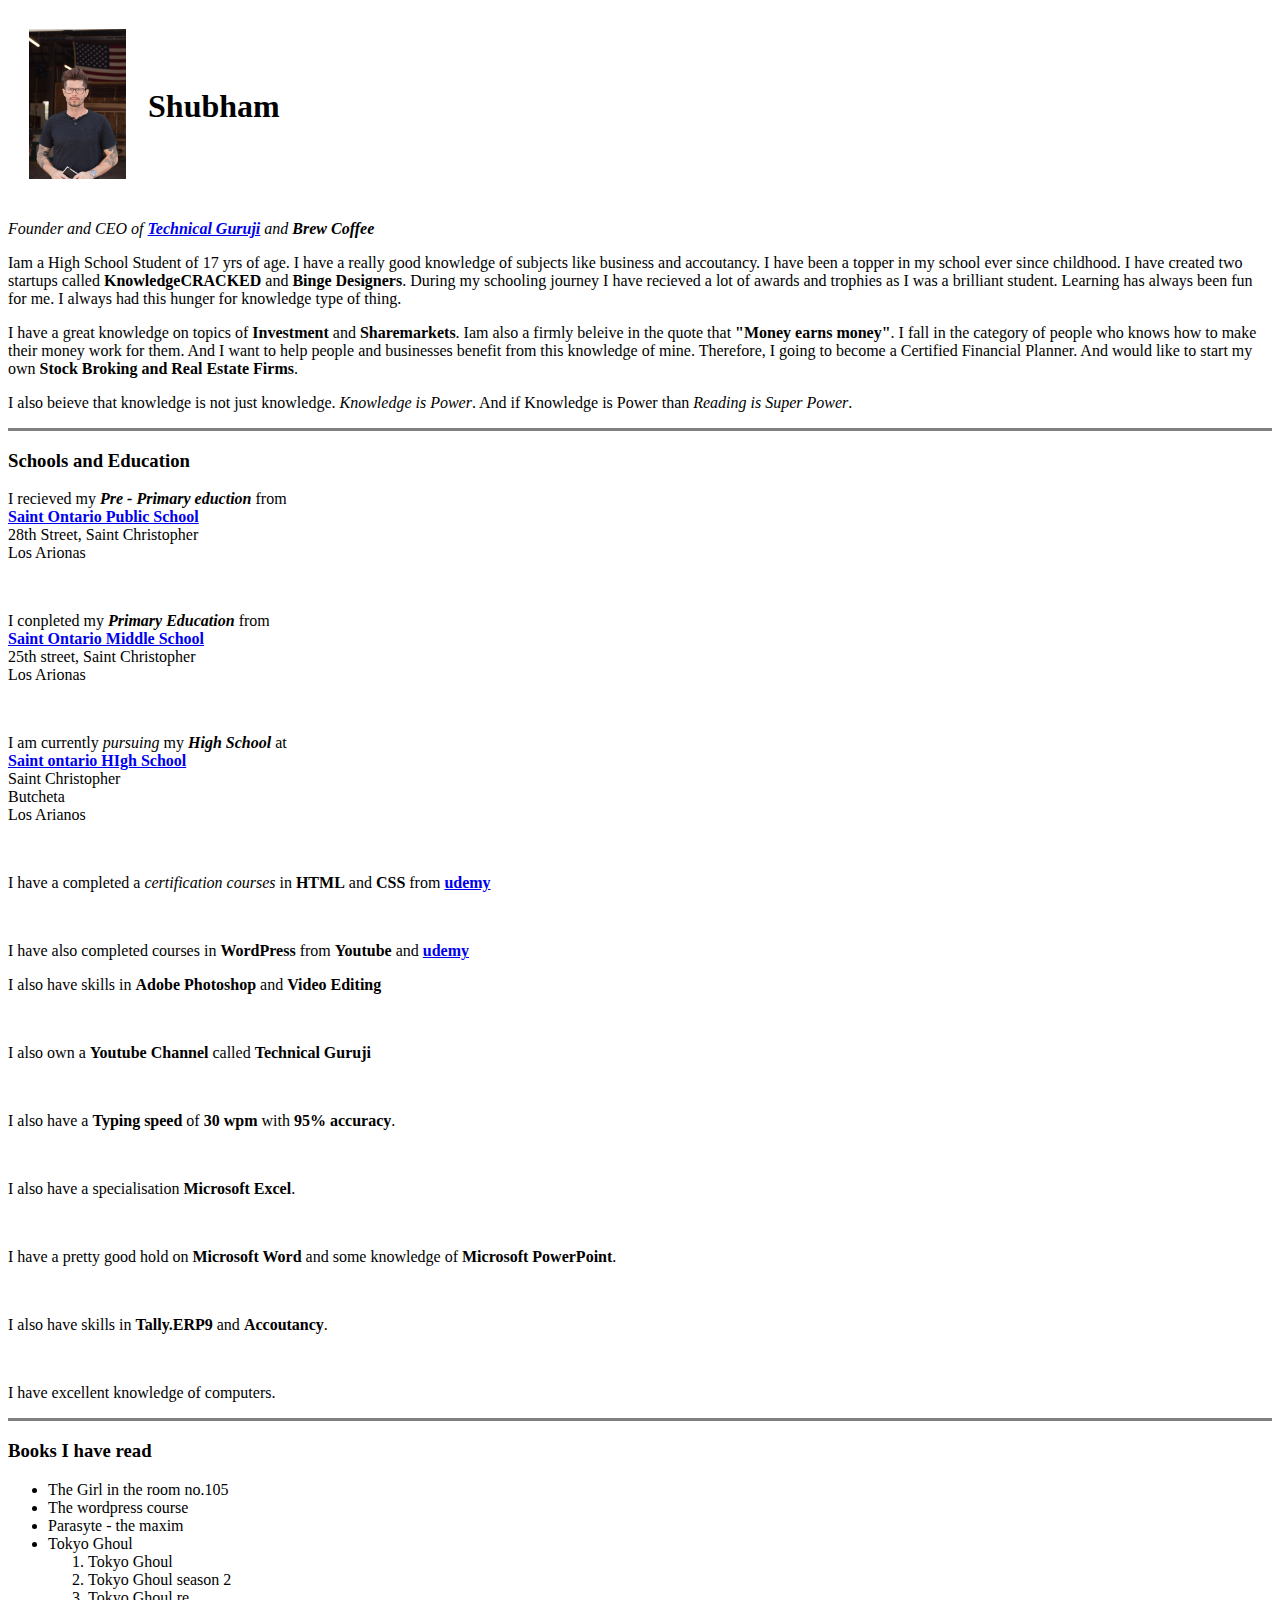
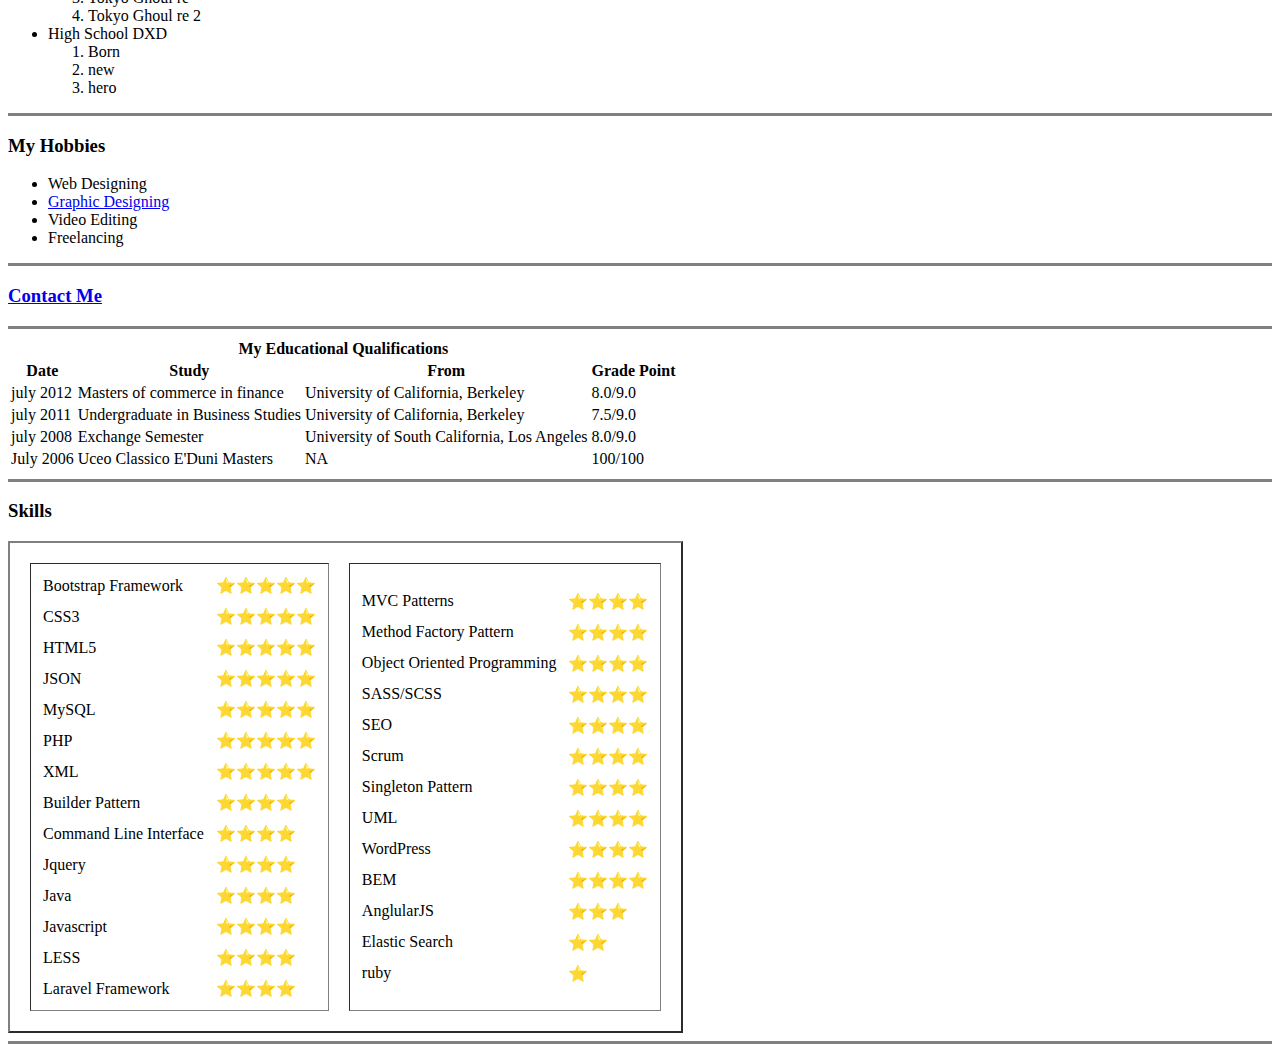
==== index.html @ b7685497 "Added Initial CV Website" ====
<!DOCTYPE html>
<html lang="en" dir="ltr">
  <head>
    <meta charset="utf-8">
    <title>Shubham's Personal Site</title>
  </head>
  <body>
    <table cellspacing="20">
    <tr>
      <td><img src="jonathon-dorofy-KZ0uH23koWQ-unsplash.jpg" alt="shubham's profile pic" height="150px"></td>
      <td><h1>Shubham</h1></td>
    </tr>
  </table>


    <p><em>Founder and CEO of <strong><a href="https://www.youtube.com/">Technical Guruji</a></strong> and <strong>Brew Coffee</strong></em></p>
    <p>Iam a High School Student of 17 yrs of age. I have a really good knowledge of subjects like business and accoutancy. I have been a topper in my school ever since childhood. I have created two startups called <strong>KnowledgeCRACKED</strong> and <strong>Binge Designers</strong>. During my schooling journey I have recieved a lot of awards and trophies as I was a brilliant student. Learning has always been fun for me. I always had this hunger for knowledge type of thing.</p>
    <p>I have a great knowledge on topics of <strong>Investment</strong> and <strong>Sharemarkets</strong>. Iam also a firmly beleive in the quote that <strong>"Money earns money"</strong>. I fall in the category of people who knows how to make their money work for them. And I want to help people and businesses benefit from this knowledge of mine. Therefore, I going to become a Certified Financial Planner. And would like to start my own <strong>Stock Broking and Real Estate Firms</strong>.
    <p>I also beieve that knowledge is not just knowledge. <em>Knowledge is Power</em>. And if Knowledge is Power than <em>Reading is Super Power</em>.</p>
    <hr size="3" noshade>
      <h3>Schools and Education</h3>
      <p>I recieved my <strong><em>Pre - Primary eduction</em></strong> from<br>
        <strong><a href="https://www.facebook.com/">Saint Ontario Public School</a></strong><br>
        28th Street, Saint Christopher<br>
        Los Arionas</p>
        <br>
        <p>I conpleted my <strong><em>Primary Education</em></strong> from <br>
          <strong><a href="https://www.facebook.com/">Saint Ontario Middle School</a></strong><br>
        25th street, Saint Christopher <br>
        Los Arionas</p>
        <br>
        <p>I am currently <i>pursuing</i> my <strong><em>High School</em></strong> at <br>
        <strong><a href="https://www.facebook.com/">Saint ontario HIgh School</a></strong><br>
        Saint Christopher<br>
      Butcheta <br>
    Los Arianos</p>
    <br>
    <p>I have a completed a <em>certification courses</em> in <strong>HTML</strong> and <strong>CSS</strong> from <strong><a href="https://www.udemy.com/">udemy</a></strong> </p><br>
    <p>I have also  completed courses in <strong>WordPress</strong> from <strong>Youtube</strong> and <strong><a href="https://www.udemy.com/">udemy</a></strong><br>
    <p>I also have skills in <strong>Adobe Photoshop</strong> and <strong>Video Editing</strong></p><br>
    <p>I also own a <strong>Youtube Channel</strong> called <strong>Technical Guruji</strong></p><br>
    <p>I also have a <strong>Typing speed</strong> of <strong>30 wpm</strong> with <strong>95% accuracy</strong>.</p><br>
    <p>I also have a specialisation <strong>Microsoft Excel</strong>.</p><br>
    <p>I have a pretty good hold on <strong>Microsoft Word</strong> and some knowledge of <strong>Microsoft PowerPoint</strong>.</p><br>
    <p>I also have skills in <strong>Tally.ERP9</strong> and <strong>Accoutancy</strong>.</p><br>
    <p>I have excellent knowledge of computers.</p>
    <hr size="3" noshade>
    <h3>Books I have read</h3>
    <ul>
      <li>The Girl in the room no.105</li>
      <li>The wordpress course</li>
      <li>Parasyte - the maxim</li>
      <li>Tokyo Ghoul
      <ol>
        <li>Tokyo Ghoul</li>
        <li>Tokyo Ghoul season 2</li>
        <li>Tokyo Ghoul re</li>
        <li>Tokyo Ghoul re 2</li>
      </ol>
      </li>
      <li>High School DXD
        <ol>
          <li>Born</li>
          <li>new</li>
          <li>hero</li>

        </ol></li>

    </ul>
    <hr size="3" noshade>
    <h3>My Hobbies</h3>
    <ul>
      <li>Web Designing</li>
      <li><a href="https://www.instagram.com/" target="_blank">Graphic Designing</a></li>
      <li>Video Editing</li>
      <li>Freelancing</li>
    </ul>
<hr size="3" noshade>
    <h3><a href="contact-me.html">Contact Me</a></h3>
    <hr size="3" noshade>
    <table>
    <thead>
      <tr>
      <th colspan="4">My Educational Qualifications</th>
      </tr>
    <tr>
      <th>Date</th>
      <th>Study</th>
      <th>From</th>
      <th>Grade Point</th>
    </tr>
    </thead>
    <tbody>
      <tr>
        <td>july 2012</td>
        <td>Masters of commerce in finance</td>
        <td>University of California, Berkeley</td>
        <td>8.0/9.0</td>
      </tr>
      <tr>
        <td>july 2011</td>
        <td>Undergraduate in Business Studies</td>
        <td>University of California, Berkeley</td>
        <td>7.5/9.0</td>
      </tr>
      <tr>
        <td>july 2008</td>
        <td>Exchange Semester</td>
        <td>University of South California, Los Angeles</td>
        <td>8.0/9.0</td>
      </tr>
      <tr>
        <td>July 2006</td>
        <td>Uceo Classico E'Duni Masters</td>
        <td>NA</td>
        <td>100/100</td>
      </tr>
    </tbody>
    <tfoot>

    </tfoot>
    </table>
    <hr size="3" noshade>
    <h3>Skills</h3>
    <table cellspacing="20" border="2px">

      <tr>

      <td>


    <table cellspacing="10">

      <tbody>
        <tr>
        <td>Bootstrap Framework</td>
        <td>⭐⭐⭐⭐⭐</td>
        </tr>
        <tr>
        <td>CSS3</td>
        <td>⭐⭐⭐⭐⭐</td>
        </tr>
        <tr>
          <td>HTML5</td>
          <td>⭐⭐⭐⭐⭐</td>
        </tr>
        <tr>
          <td>JSON</td>
          <td>⭐⭐⭐⭐⭐</td>
        </tr>
        <tr>
          <td>MySQL</td>
          <td>⭐⭐⭐⭐⭐</td>
        </tr>
        <tr>
          <td>PHP</td>
          <td>⭐⭐⭐⭐⭐</td>
        </tr>
        <tr>
          <td>XML</td>
          <td>⭐⭐⭐⭐⭐</td>
        </tr>
        <tr>
          <td>Builder Pattern</td>
          <td>⭐⭐⭐⭐</td>
        </tr>
        <tr>
          <td>Command Line Interface</td>
          <td>⭐⭐⭐⭐</td>
        </tr>
        <tr>
         <td>Jquery</td>
         <td>⭐⭐⭐⭐</td>
        </tr>
        <tr>
          <td>Java</td>
          <td>⭐⭐⭐⭐</td>
        </tr>
        <tr>
          <td>Javascript</td>
          <td>⭐⭐⭐⭐</td>
        </tr>
        <tr>
          <td>LESS</td>
          <td>⭐⭐⭐⭐</td>
        </tr>
        <tr>
          <td>Laravel Framework</td>
          <td>⭐⭐⭐⭐</td>
        </tr>

      </tbody>
    </table>
    </td>
    <td>
      <table cellspacing="10">
        <tbody>

          <tr>
          <td>MVC Patterns</td>
          <td>⭐⭐⭐⭐</td>
          </tr>
          <tr>
            <td>Method Factory Pattern</td>
            <td>⭐⭐⭐⭐</td>
          </tr>
          <tr>


          <td>Object Oriented Programming</td>
          <td>⭐⭐⭐⭐</td>
          </tr>
          <tr>
            <td>SASS/SCSS</td>
            <td>⭐⭐⭐⭐</td>
          </tr>
          <tr>
            <td>SEO</td>
            <td>⭐⭐⭐⭐</td>
          </tr>
          <tr>
            <td>Scrum</td>
            <td>⭐⭐⭐⭐</td>
          </tr>
          <tr>
            <td>Singleton Pattern</td>
            <td>⭐⭐⭐⭐</td>
          </tr>
          <tr>
            <td>UML</td>
            <td>⭐⭐⭐⭐</td>
          </tr>
          <tr>
            <td>WordPress</td>
            <td>⭐⭐⭐⭐</td>
          </tr>
          <tr>
            <td>BEM</td>
            <td>⭐⭐⭐⭐</td>
          </tr>
          <tr>
            <td>AnglularJS</td>
            <td>⭐⭐⭐</td>
          </tr>
          <tr>
            <td>Elastic Search</td>
            <td>⭐⭐</td>
          </tr>
          <tr>
            <td>ruby</td>
            <td>⭐</td>
          </tr>
        </tbody>
      </table>
    </td>
    </tr>
    </table>
    <hr size="3" noshade>


  </body>
</html>
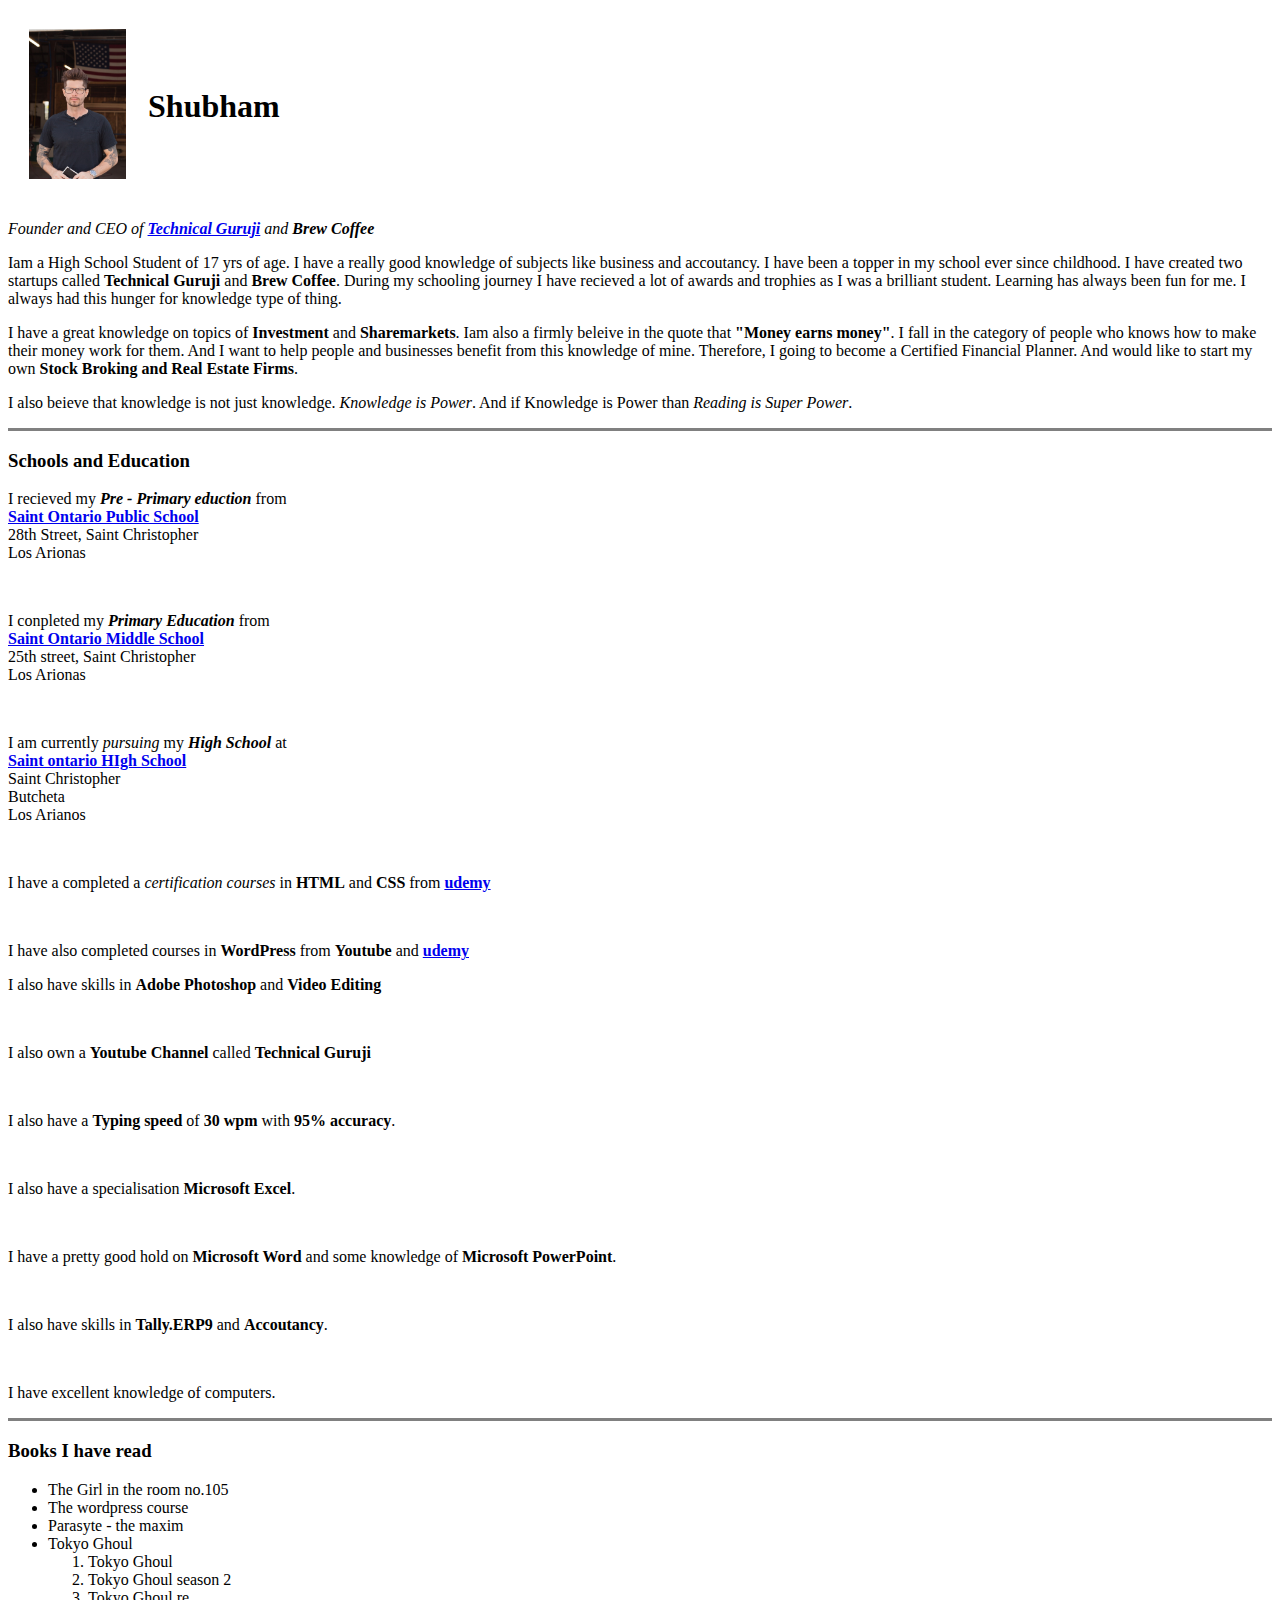
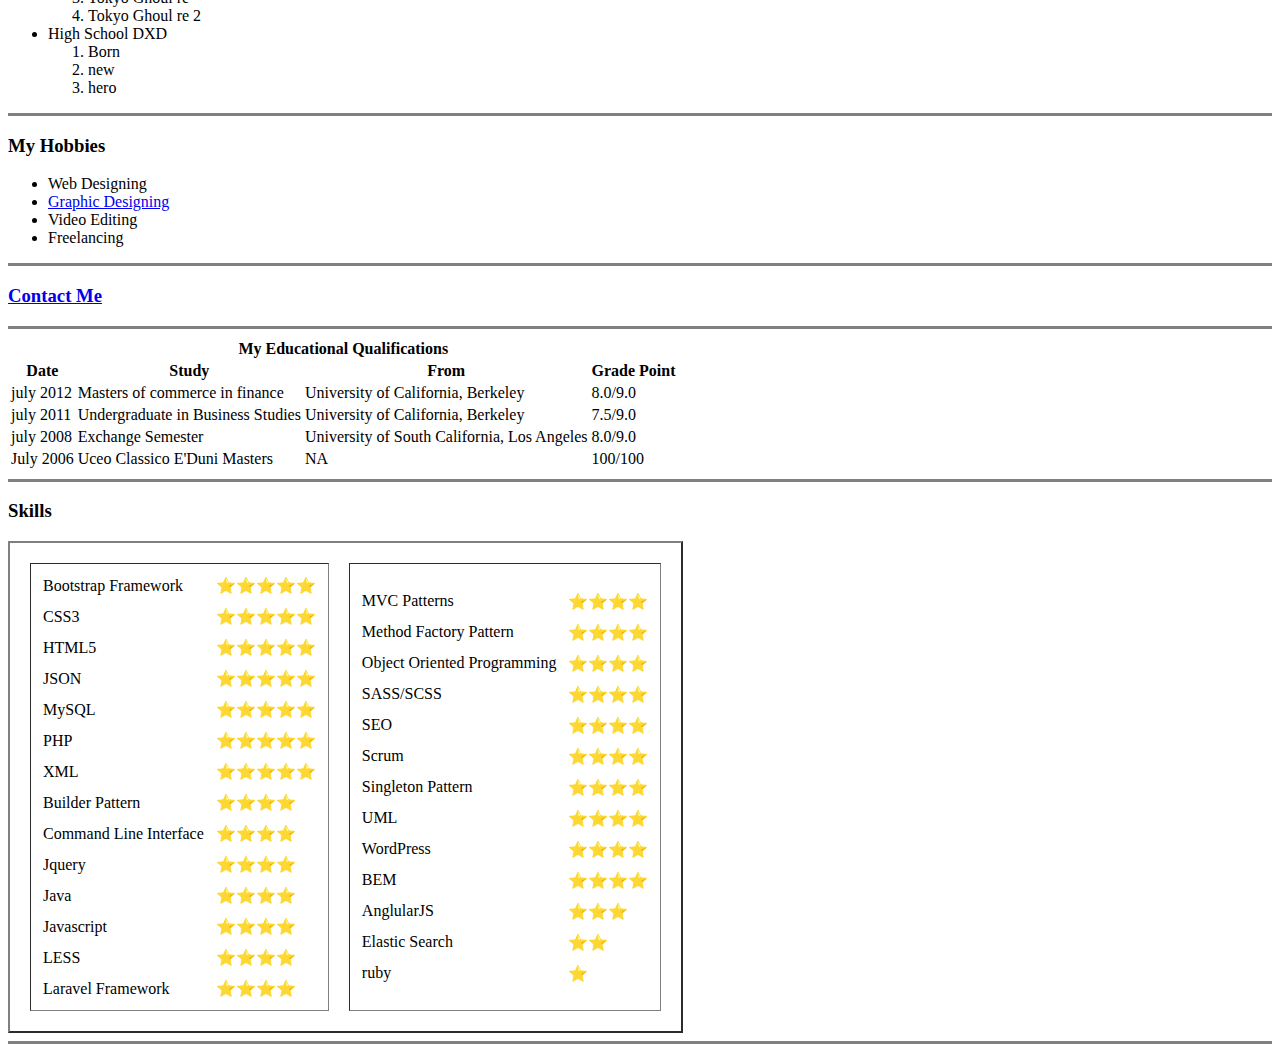
==== commit e8799cdf: "just made some corrections" ====
--- a/index.html
+++ b/index.html
@@ -15,7 +15,7 @@
 
 
     <p><em>Founder and CEO of <strong><a href="https://www.youtube.com/">Technical Guruji</a></strong> and <strong>Brew Coffee</strong></em></p>
-    <p>Iam a High School Student of 17 yrs of age. I have a really good knowledge of subjects like business and accoutancy. I have been a topper in my school ever since childhood. I have created two startups called <strong>KnowledgeCRACKED</strong> and <strong>Binge Designers</strong>. During my schooling journey I have recieved a lot of awards and trophies as I was a brilliant student. Learning has always been fun for me. I always had this hunger for knowledge type of thing.</p>
+    <p>Iam a High School Student of 17 yrs of age. I have a really good knowledge of subjects like business and accoutancy. I have been a topper in my school ever since childhood. I have created two startups called <strong>Technical Guruji</strong> and <strong>Brew Coffee</strong>. During my schooling journey I have recieved a lot of awards and trophies as I was a brilliant student. Learning has always been fun for me. I always had this hunger for knowledge type of thing.</p>
     <p>I have a great knowledge on topics of <strong>Investment</strong> and <strong>Sharemarkets</strong>. Iam also a firmly beleive in the quote that <strong>"Money earns money"</strong>. I fall in the category of people who knows how to make their money work for them. And I want to help people and businesses benefit from this knowledge of mine. Therefore, I going to become a Certified Financial Planner. And would like to start my own <strong>Stock Broking and Real Estate Firms</strong>.
     <p>I also beieve that knowledge is not just knowledge. <em>Knowledge is Power</em>. And if Knowledge is Power than <em>Reading is Super Power</em>.</p>
     <hr size="3" noshade>
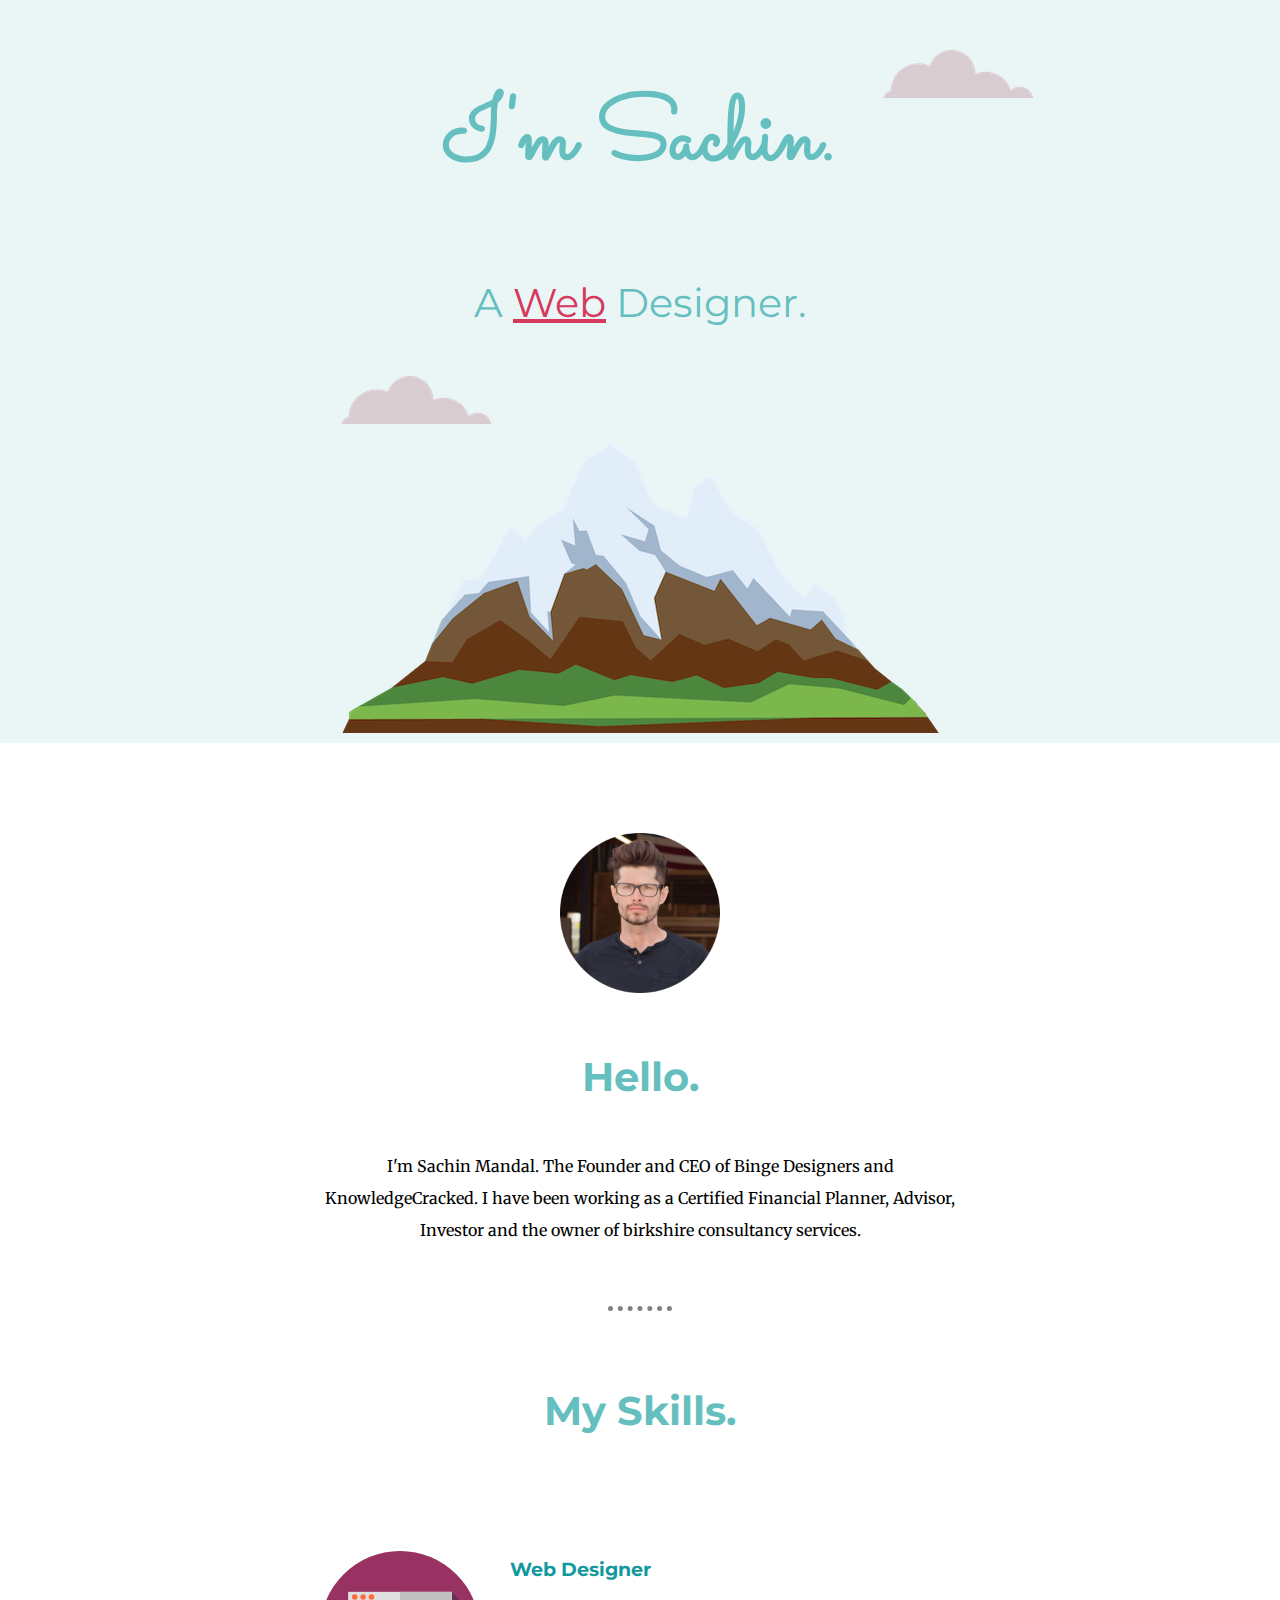
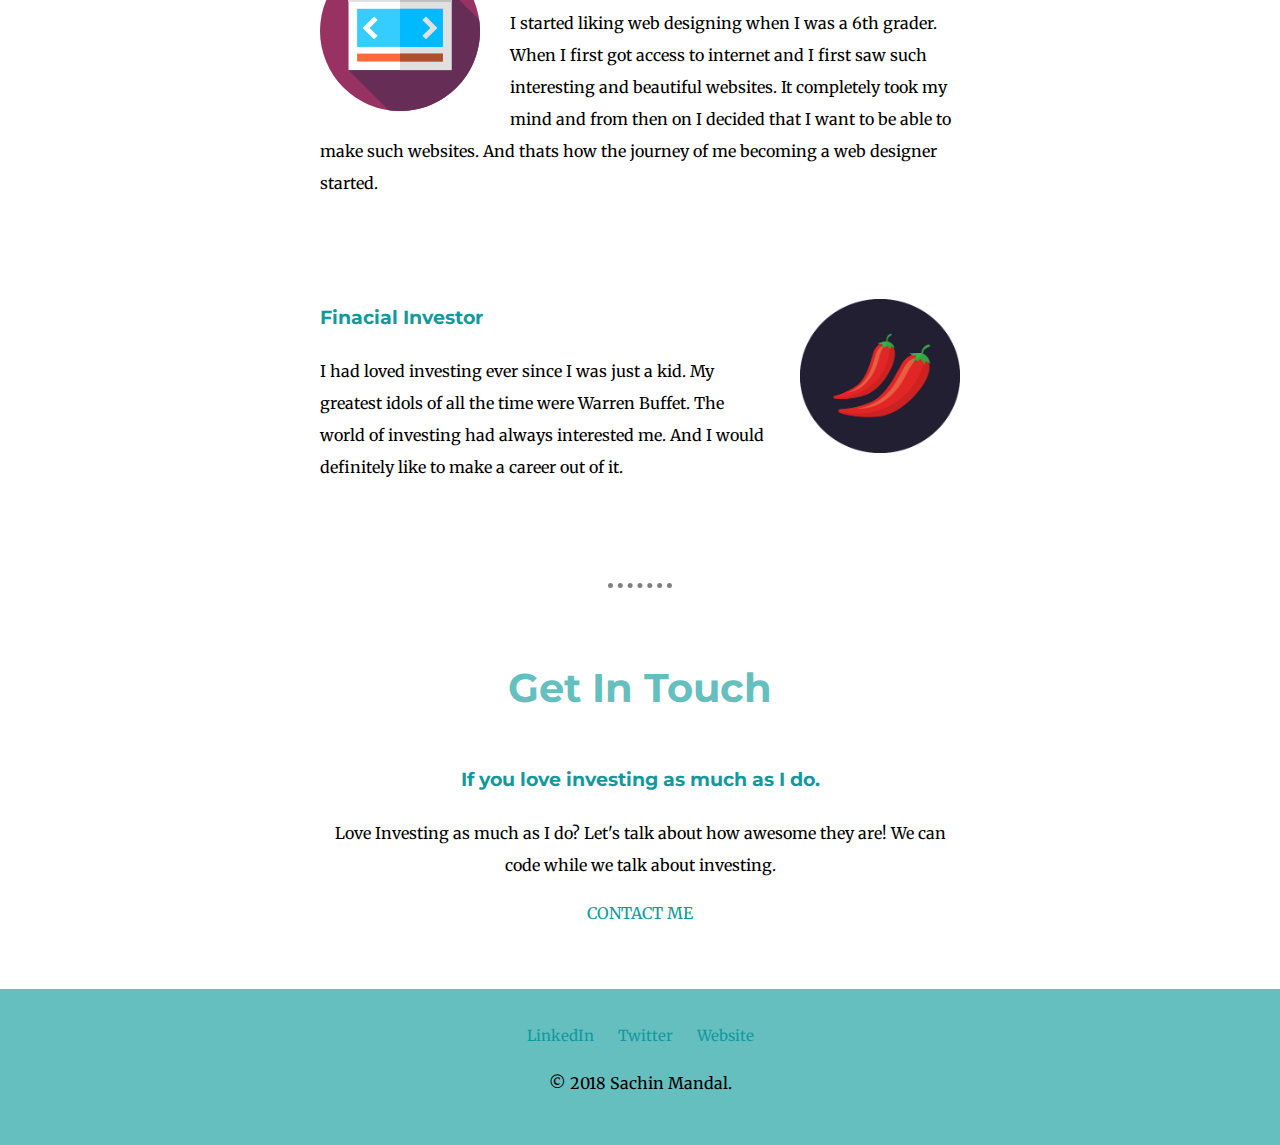
==== commit 04c7f126: "final" ====
--- a/index.html
+++ b/index.html
@@ -1,263 +1,74 @@
-
 <!DOCTYPE html>
 <html lang="en" dir="ltr">
   <head>
     <meta charset="utf-8">
-    <title>Shubham's Personal Site</title>
+    <title>Sachin Mandal</title>
+    <link rel="stylesheet" href="css/styles.css">
+    <link rel="icon" href="images/favicon.ico">
+    <link href="https://fonts.googleapis.com/css2?family=Merriweather:ital@1&family=Montserrat:wght@500&family=Sacramento&display=swap" rel="stylesheet">
   </head>
   <body>
-    <table cellspacing="20">
-    <tr>
-      <td><img src="jonathon-dorofy-KZ0uH23koWQ-unsplash.jpg" alt="shubham's profile pic" height="150px"></td>
-      <td><h1>Shubham</h1></td>
-    </tr>
-  </table>
+    <div class="top-container">
+        <img class="top-cloud" src="images\cloud.png" alt="cloud img">
+      <h1>I'm Sachin.</h1>
+      <h2 class="aDesigner">A <span class="word-Web">Web</span> Designer.</h2>
+
+    </div>
+    <div class="mid1-container">
+      <img class="bottom-cloud" src="images\cloud.png" alt="cloud img">
+      <img class="mountain" src="images\mountain.png" alt="mountain img">
+
+    </div>
 
 
-    <p><em>Founder and CEO of <strong><a href="https://www.youtube.com/">Technical Guruji</a></strong> and <strong>Brew Coffee</strong></em></p>
-    <p>Iam a High School Student of 17 yrs of age. I have a really good knowledge of subjects like business and accoutancy. I have been a topper in my school ever since childhood. I have created two startups called <strong>Technical Guruji</strong> and <strong>Brew Coffee</strong>. During my schooling journey I have recieved a lot of awards and trophies as I was a brilliant student. Learning has always been fun for me. I always had this hunger for knowledge type of thing.</p>
-    <p>I have a great knowledge on topics of <strong>Investment</strong> and <strong>Sharemarkets</strong>. Iam also a firmly beleive in the quote that <strong>"Money earns money"</strong>. I fall in the category of people who knows how to make their money work for them. And I want to help people and businesses benefit from this knowledge of mine. Therefore, I going to become a Certified Financial Planner. And would like to start my own <strong>Stock Broking and Real Estate Firms</strong>.
-    <p>I also beieve that knowledge is not just knowledge. <em>Knowledge is Power</em>. And if Knowledge is Power than <em>Reading is Super Power</em>.</p>
-    <hr size="3" noshade>
-      <h3>Schools and Education</h3>
-      <p>I recieved my <strong><em>Pre - Primary eduction</em></strong> from<br>
-        <strong><a href="https://www.facebook.com/">Saint Ontario Public School</a></strong><br>
-        28th Street, Saint Christopher<br>
-        Los Arionas</p>
-        <br>
-        <p>I conpleted my <strong><em>Primary Education</em></strong> from <br>
-          <strong><a href="https://www.facebook.com/">Saint Ontario Middle School</a></strong><br>
-        25th street, Saint Christopher <br>
-        Los Arionas</p>
-        <br>
-        <p>I am currently <i>pursuing</i> my <strong><em>High School</em></strong> at <br>
-        <strong><a href="https://www.facebook.com/">Saint ontario HIgh School</a></strong><br>
-        Saint Christopher<br>
-      Butcheta <br>
-    Los Arianos</p>
-    <br>
-    <p>I have a completed a <em>certification courses</em> in <strong>HTML</strong> and <strong>CSS</strong> from <strong><a href="https://www.udemy.com/">udemy</a></strong> </p><br>
-    <p>I have also  completed courses in <strong>WordPress</strong> from <strong>Youtube</strong> and <strong><a href="https://www.udemy.com/">udemy</a></strong><br>
-    <p>I also have skills in <strong>Adobe Photoshop</strong> and <strong>Video Editing</strong></p><br>
-    <p>I also own a <strong>Youtube Channel</strong> called <strong>Technical Guruji</strong></p><br>
-    <p>I also have a <strong>Typing speed</strong> of <strong>30 wpm</strong> with <strong>95% accuracy</strong>.</p><br>
-    <p>I also have a specialisation <strong>Microsoft Excel</strong>.</p><br>
-    <p>I have a pretty good hold on <strong>Microsoft Word</strong> and some knowledge of <strong>Microsoft PowerPoint</strong>.</p><br>
-    <p>I also have skills in <strong>Tally.ERP9</strong> and <strong>Accoutancy</strong>.</p><br>
-    <p>I have excellent knowledge of computers.</p>
-    <hr size="3" noshade>
-    <h3>Books I have read</h3>
-    <ul>
-      <li>The Girl in the room no.105</li>
-      <li>The wordpress course</li>
-      <li>Parasyte - the maxim</li>
-      <li>Tokyo Ghoul
-      <ol>
-        <li>Tokyo Ghoul</li>
-        <li>Tokyo Ghoul season 2</li>
-        <li>Tokyo Ghoul re</li>
-        <li>Tokyo Ghoul re 2</li>
-      </ol>
-      </li>
-      <li>High School DXD
-        <ol>
-          <li>Born</li>
-          <li>new</li>
-          <li>hero</li>
+    <div class="whiteBg">
 
-        </ol></li>
+    <div class="middle-container">
+      <div class="profile">
+        <img class="img13" src="images\circle-cropped.png" alt="sachin's profile picture">
+        <h2>Hello.</h2>
+        <p>I'm Sachin Mandal. The Founder and CEO of Binge Designers and KnowledgeCracked. I have been working as a Certified Financial Planner, Advisor, Investor and the owner of birkshire consultancy services.</p>
+      </div>
+      <hr class="hrDotted">
+      <div class="skills">
+        <h2>My Skills.</h2>
+        <div class="skill-row">
+          <img class="img25" src="images\browser.svg" alt="coding img">
 
-    </ul>
-    <hr size="3" noshade>
-    <h3>My Hobbies</h3>
-    <ul>
-      <li>Web Designing</li>
-      <li><a href="https://www.instagram.com/" target="_blank">Graphic Designing</a></li>
-      <li>Video Editing</li>
-      <li>Freelancing</li>
-    </ul>
-<hr size="3" noshade>
-    <h3><a href="contact-me.html">Contact Me</a></h3>
-    <hr size="3" noshade>
-    <table>
-    <thead>
-      <tr>
-      <th colspan="4">My Educational Qualifications</th>
-      </tr>
-    <tr>
-      <th>Date</th>
-      <th>Study</th>
-      <th>From</th>
-      <th>Grade Point</th>
-    </tr>
-    </thead>
-    <tbody>
-      <tr>
-        <td>july 2012</td>
-        <td>Masters of commerce in finance</td>
-        <td>University of California, Berkeley</td>
-        <td>8.0/9.0</td>
-      </tr>
-      <tr>
-        <td>july 2011</td>
-        <td>Undergraduate in Business Studies</td>
-        <td>University of California, Berkeley</td>
-        <td>7.5/9.0</td>
-      </tr>
-      <tr>
-        <td>july 2008</td>
-        <td>Exchange Semester</td>
-        <td>University of South California, Los Angeles</td>
-        <td>8.0/9.0</td>
-      </tr>
-      <tr>
-        <td>July 2006</td>
-        <td>Uceo Classico E'Duni Masters</td>
-        <td>NA</td>
-        <td>100/100</td>
-      </tr>
-    </tbody>
-    <tfoot>
+          <h3>Web Designer</h3>
 
-    </tfoot>
-    </table>
-    <hr size="3" noshade>
-    <h3>Skills</h3>
-    <table cellspacing="20" border="2px">
-
-      <tr>
-
-      <td>
+          <p>I started liking web designing when I was a 6th grader. When I first got access to internet and I first saw such interesting and beautiful websites. It completely took my mind and from then on I decided that I want to be able to make such websites. And thats how the journey of me becoming a web designer started.</p>
 
 
-    <table cellspacing="10">
+        </div>
+        <div class="skill-row">
+          <img class="chillies" src="images\chillies.png" alt="chillies">
 
-      <tbody>
-        <tr>
-        <td>Bootstrap Framework</td>
-        <td>⭐⭐⭐⭐⭐</td>
-        </tr>
-        <tr>
-        <td>CSS3</td>
-        <td>⭐⭐⭐⭐⭐</td>
-        </tr>
-        <tr>
-          <td>HTML5</td>
-          <td>⭐⭐⭐⭐⭐</td>
-        </tr>
-        <tr>
-          <td>JSON</td>
-          <td>⭐⭐⭐⭐⭐</td>
-        </tr>
-        <tr>
-          <td>MySQL</td>
-          <td>⭐⭐⭐⭐⭐</td>
-        </tr>
-        <tr>
-          <td>PHP</td>
-          <td>⭐⭐⭐⭐⭐</td>
-        </tr>
-        <tr>
-          <td>XML</td>
-          <td>⭐⭐⭐⭐⭐</td>
-        </tr>
-        <tr>
-          <td>Builder Pattern</td>
-          <td>⭐⭐⭐⭐</td>
-        </tr>
-        <tr>
-          <td>Command Line Interface</td>
-          <td>⭐⭐⭐⭐</td>
-        </tr>
-        <tr>
-         <td>Jquery</td>
-         <td>⭐⭐⭐⭐</td>
-        </tr>
-        <tr>
-          <td>Java</td>
-          <td>⭐⭐⭐⭐</td>
-        </tr>
-        <tr>
-          <td>Javascript</td>
-          <td>⭐⭐⭐⭐</td>
-        </tr>
-        <tr>
-          <td>LESS</td>
-          <td>⭐⭐⭐⭐</td>
-        </tr>
-        <tr>
-          <td>Laravel Framework</td>
-          <td>⭐⭐⭐⭐</td>
-        </tr>
+          <h3>Finacial Investor</h3>
 
-      </tbody>
-    </table>
-    </td>
-    <td>
-      <table cellspacing="10">
-        <tbody>
-
-          <tr>
-          <td>MVC Patterns</td>
-          <td>⭐⭐⭐⭐</td>
-          </tr>
-          <tr>
-            <td>Method Factory Pattern</td>
-            <td>⭐⭐⭐⭐</td>
-          </tr>
-          <tr>
+          <p>I had loved investing ever since I was just a kid. My greatest idols of all the time were Warren Buffet. The world of investing had always interested me. And I would definitely like to make a career out of it.</p>
 
 
-          <td>Object Oriented Programming</td>
-          <td>⭐⭐⭐⭐</td>
-          </tr>
-          <tr>
-            <td>SASS/SCSS</td>
-            <td>⭐⭐⭐⭐</td>
-          </tr>
-          <tr>
-            <td>SEO</td>
-            <td>⭐⭐⭐⭐</td>
-          </tr>
-          <tr>
-            <td>Scrum</td>
-            <td>⭐⭐⭐⭐</td>
-          </tr>
-          <tr>
-            <td>Singleton Pattern</td>
-            <td>⭐⭐⭐⭐</td>
-          </tr>
-          <tr>
-            <td>UML</td>
-            <td>⭐⭐⭐⭐</td>
-          </tr>
-          <tr>
-            <td>WordPress</td>
-            <td>⭐⭐⭐⭐</td>
-          </tr>
-          <tr>
-            <td>BEM</td>
-            <td>⭐⭐⭐⭐</td>
-          </tr>
-          <tr>
-            <td>AnglularJS</td>
-            <td>⭐⭐⭐</td>
-          </tr>
-          <tr>
-            <td>Elastic Search</td>
-            <td>⭐⭐</td>
-          </tr>
-          <tr>
-            <td>ruby</td>
-            <td>⭐</td>
-          </tr>
-        </tbody>
-      </table>
-    </td>
-    </tr>
-    </table>
-    <hr size="3" noshade>
+        </div>
+      </div>
+      <hr class="hrDotted">
+      <div class="contact-me">
+        <h2>Get In Touch</h2>
+        <h3>If you love investing as much as I do.</h3>
+        <p>Love Investing as much as I do? Let's talk about how awesome they are! We can code while we talk about investing.</p>
+
+        <a href="mailto:name@email.com" class="Btn"> CONTACT ME</a>
+      </div>
+    </div>
 
 
+    <div class="bottom-container">
+      <a class="footer-link" href="https://www.linkedin.com/">LinkedIn</a>
+      <a class="footer-link" href="https://twitter.com/">Twitter</a>
+      <a class="footer-link" href="https://www.appbrewery.co/">Website</a>
+      <p class="copyrightInfo">© 2018 Sachin Mandal.</p>
+    </div>
+
+</div>
   </body>
 </html>
--- a/css/styles.css
+++ b/css/styles.css
@@ -0,0 +1,131 @@
+
+h1 {
+margin: 50px auto 0 auto;
+
+
+font-family: 'Sacramento', cursive;
+font-size: 5.625rem;
+color: #66BFBF;
+
+
+}
+
+h2 {
+  font-family: 'Montserrat', sans-serif;
+  color: #66BFBF;
+  font-size: 2.5rem;
+}
+
+h3 {
+  font-family: 'Montserrat', sans-serif;
+  color: #11999E;
+
+}
+a {
+  color: #11999E;
+      text-decoration-line: none;
+}
+
+body {
+  margin-top: 0;
+  margin-left: 0;
+  margin-right: 0;
+  text-align: center;
+background-color: #eaf6f6;
+  font-family: 'Merriweather', serif;
+  line-height: 2;
+  margin-bottom: 0;
+}
+
+
+
+.top-cloud {
+    position: absolute;
+    left: 883px;
+}
+.bottom-cloud {
+    position: absolute;
+}
+.word-Web {
+  text-decoration: underline;
+
+    text-decoration: underline;
+    font-size: 2.5rem;
+    color: #d7385e;
+    font-weight: normal;
+
+}
+.aDesigner {
+  font-size: 2.5rem;
+font-weight: normal;
+}
+.skill-row {
+  width: 50%;
+margin: 6.25rem auto 6.25rem auto;
+}
+.img25 {
+float: left;
+  width: 25%;
+  margin-right: 1.875rem;
+}
+
+.img13 {
+  width: 25%;
+  padding-top: 90px;
+
+}
+
+p {
+  line-height: 2;
+
+
+}
+.skill-row {
+  text-align: left;
+}
+.chillies {
+  width: 25%;
+  float: right;
+  margin-left: 1.875rem;
+}
+.profile {
+
+    margin: 0px auto 60px auto;
+    width: 50%;
+
+}
+.bottom-container {
+  background-color: #66BFBF;
+  padding-top: 30px;
+    padding-bottom: 30px;
+}
+}
+.copyrightInfo {
+  color: white;
+  margin-top: 30px;
+}
+
+.footer-link {
+color:  #11999e;
+margin: .625rem;
+text-decoration-line: none;
+font-size: 15px;
+
+}
+.contact-me {
+  width: 50%;
+  margin: 60px auto 60px auto;
+}
+.whiteBg {
+  background-color: white;
+}
+.hrDotted {
+  border-style: dotted none none none;
+    border-width: 5px;
+    border-color: grey;
+    width: 5%;
+
+}
+.skills {
+  margin: 60px auto 60px auto;
+}
